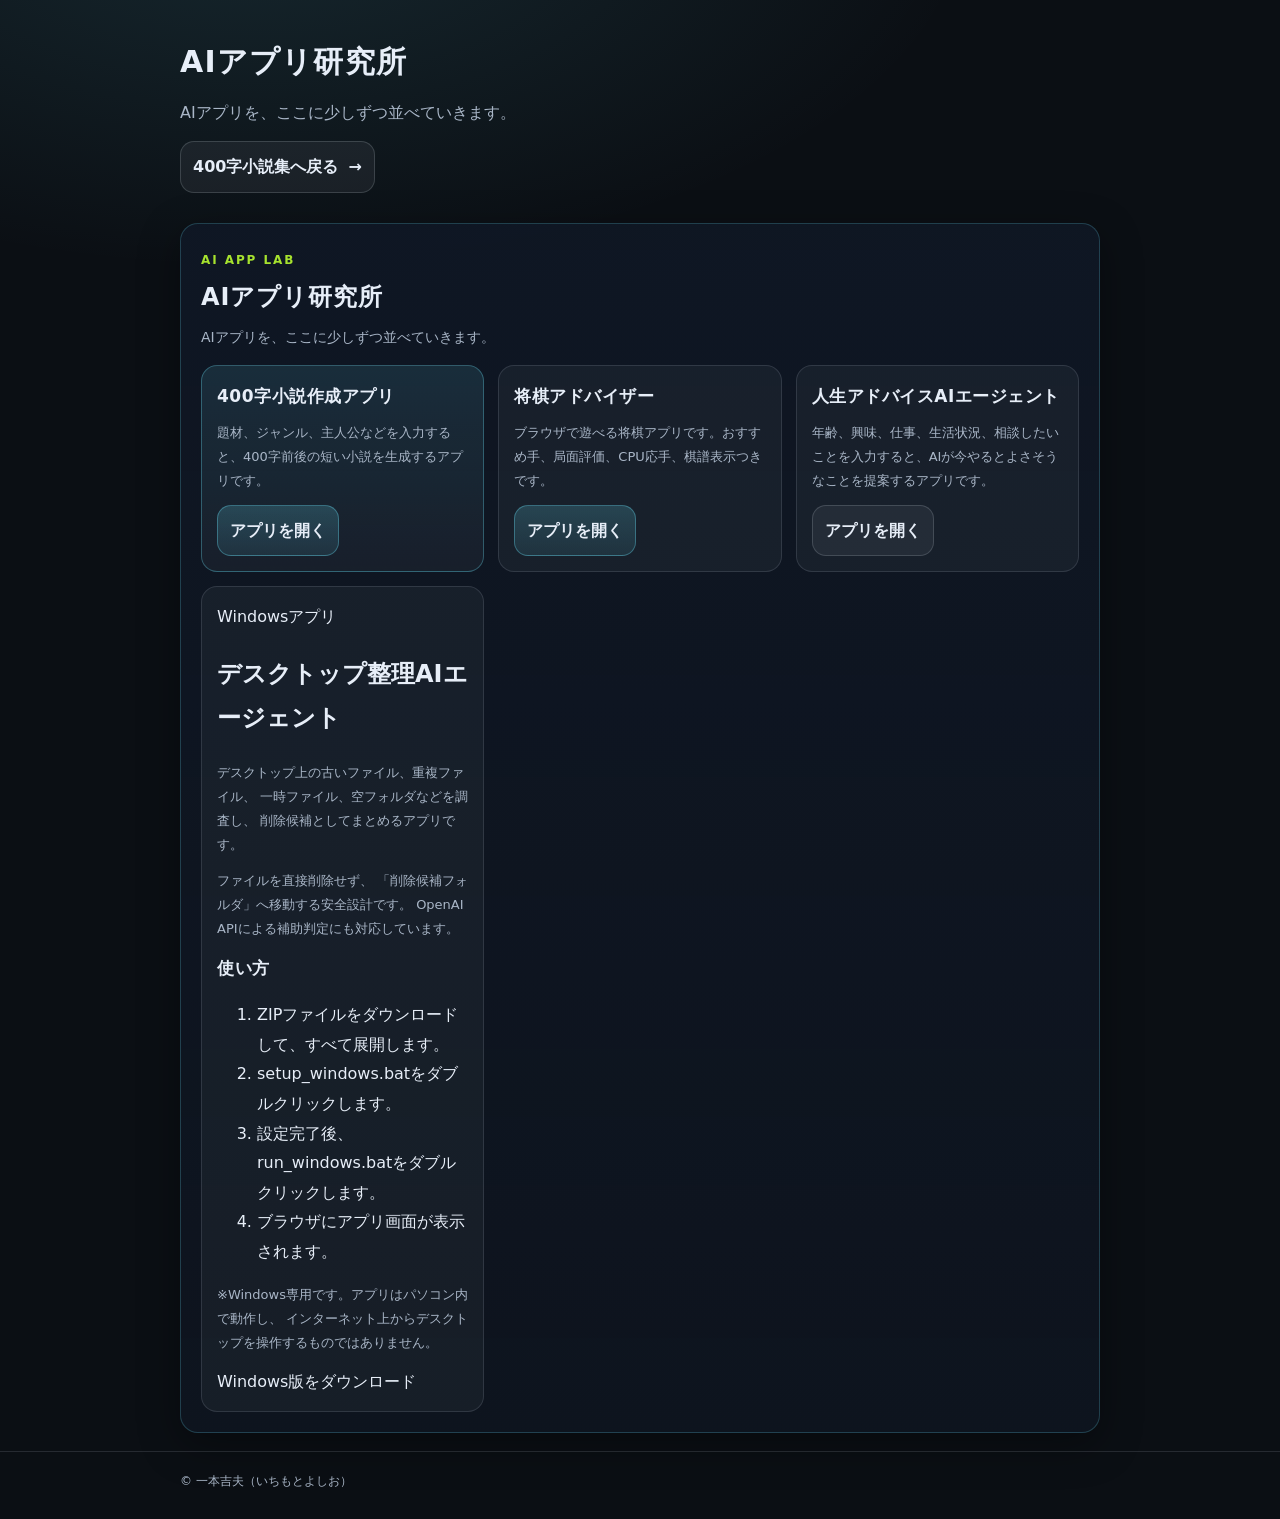
==== ai-app-lab.html @ baa27ef4 "Add desktop cleanup agent to AI app lab" ====
<!doctype html>
<html lang="ja">
<head>
  <meta charset="utf-8" />
  <meta name="viewport" content="width=device-width,initial-scale=1" />
  <title>AIアプリ研究所 | 400字小説集</title>
  <meta name="description" content="一本吉夫（いちもとよしお）の自作AIアプリを並べていく研究所ページです。" />
  <link rel="stylesheet" href="./assets/style.css" />
</head>
<body>
<!--  <header class="site-header">
    <div class="container header-inner">
      <a class="brand" href="./index.html">
        <span class="title">400字小説集</span>
        <span class="sub">短い物語を、静かに増やしていく。</span>
      </a>

      <nav class="nav" aria-label="サイト内メニュー">
        <a href="./index.html#stories">作品一覧</a>
        <a class="nav-cta" href="./ai-app-lab.html">AIアプリ研究所</a>
      </nav>
    </div>
  </header> -->

  <main class="container">
    <section class="hero">
      <h1>AIアプリ研究所</h1>
      <p>AIアプリを、ここに少しずつ並べていきます。</p>

      <div class="hero-cta">
        <div class="hero-cta-actions">
          <a class="btn" href="./index.html">400字小説集へ戻る <span aria-hidden="true">→</span></a>
        </div>
      </div>
    </section>

    <section class="ai-lab" aria-label="AIアプリ研究所">
      <div class="section-heading">
        <span class="section-kicker">AI APP LAB</span>
        <h2>AIアプリ研究所</h2>
        <p>AIアプリを、ここに少しずつ並べていきます。</p>
      </div>

      <div class="app-grid">
        <article class="app-card app-card-featured">
          <!--<div class="app-meta">
            <span class="badge"><span class="dot"></span>公開中</span>
            <span class="badge">AI生成</span>
          </div>-->
          <h3>400字小説作成アプリ</h3>
          <p>題材、ジャンル、主人公などを入力すると、400字前後の短い小説を生成するアプリです。</p>
          <a class="btn btn-primary"
             href="https://www.ichimoto-yoshio.com/"
             target="_blank"
             rel="noopener noreferrer">
            アプリを開く
          </a>
        </article>

        <article class="app-card">
        <!--<div class="app-meta">
        <span class="badge">公開中</span>
        <span class="badge">ゲームAI</span>
       </div>-->
       <h3>将棋アドバイザー</h3>
        <p>ブラウザで遊べる将棋アプリです。おすすめ手、局面評価、CPU応手、棋譜表示つきです。</p>
        <a class="btn btn-primary" href="./shogi-advisor/index.html">
        アプリを開く
      </a>
      </article>
      
      <article class="app-card">
       <!--<div class="app-meta">
        <span class="badge">公開中</span>
        <span class="badge">生活支援AI</span>
       </div>-->
       <h3>人生アドバイスAIエージェント</h3>
        <p>年齢、興味、仕事、生活状況、相談したいことを入力すると、AIが今やるとよさそうなことを提案するアプリです。</p>
        <a class="btn"
         href="https://ai-lab-life-advice-agent-flask.onrender.com"
         target="_blank"
         rel="noopener noreferrer">
         アプリを開く
        </a>
      </article>
      
      <article class="app-card">
       <div class="app-card-body">
        <span class="app-tag">Windowsアプリ</span>

       <h2>デスクトップ整理AIエージェント</h2>

       <p>
        デスクトップ上の古いファイル、重複ファイル、
        一時ファイル、空フォルダなどを調査し、
        削除候補としてまとめるアプリです。
      </p>

     <p>
       ファイルを直接削除せず、
       「削除候補フォルダ」へ移動する安全設計です。
       OpenAI APIによる補助判定にも対応しています。
     </p>
     
     <div class="app-notes">
  		<h3>使い方</h3>
  		<ol>
        <li>ZIPファイルをダウンロードして、すべて展開します。</li>
        <li>setup_windows.batをダブルクリックします。</li>
        <li>設定完了後、run_windows.batをダブルクリックします。</li>
        <li>ブラウザにアプリ画面が表示されます。</li>
        </ol>

  <p>
    ※Windows専用です。アプリはパソコン内で動作し、
    インターネット上からデスクトップを操作するものではありません。
  </p>
</div>

     <a
      class="app-link"
      href="./downloads/desktop_cleanup_agent_web.zip"
      download
      >
       Windows版をダウンロード
     </a>
     </div>
   </article>
   
        </div>

      <!--
        アプリを追加するときは、上の <article class="app-card"> ... </article> をコピーして、
        タイトル、説明文、リンク先URLを書き換えればOKです。
      -->
    </section>
  </main>

  <footer class="site-footer">
    <div class="container">
      <div>© 一本吉夫（いちもとよしお）</div>
    </div>
  </footer>
</body>
</html>
---- assets/style.css ----
:root{
  --bg: #0b0f14;
  --panel: #101826;
  --text: #e7eef8;
  --muted: #a9b6c7;
  --line: rgba(231, 238, 248, 0.12);
  --accent: #66d9ef;
  --accent2: #a6e22e;

  --max: 920px;
  --radius: 18px;
  --shadow: 0 12px 40px rgba(0,0,0,.35);
}

*{ box-sizing: border-box; }
html{ scroll-behavior: smooth; }
html, body{ height: 100%; }
body{
  margin: 0;
  font-family: ui-sans-serif, system-ui, -apple-system, "Segoe UI", "Hiragino Kaku Gothic ProN",
               "Hiragino Sans", "Noto Sans JP", "Yu Gothic", "Meiryo", sans-serif;
  color: var(--text);
  background:
    radial-gradient(1200px 600px at 20% -10%, rgba(102,217,239,.12), transparent 60%),
    var(--bg);
  background-repeat: no-repeat;
  line-height: 1.85;
}

a{ color: inherit; text-decoration: none; }
a:hover{ text-decoration: underline; }

.container{
  width: min(var(--max), calc(100% - 32px));
  margin: 0 auto;
}

.site-header{
  position: sticky;
  top: 0;
  z-index: 10;
  backdrop-filter: blur(10px);
  background: rgba(11,15,20,.7);
  border-bottom: 1px solid var(--line);
}

.header-inner{
  display: flex;
  align-items: center;
  justify-content: space-between;
  padding: 14px 0;
  gap: 16px;
}

.brand{
  display: flex;
  flex-direction: column;
  gap: 2px;
}
.brand .title{
  font-size: 18px;
  letter-spacing: .06em;
  font-weight: 700;
}
.brand .sub{
  font-size: 12px;
  color: var(--muted);
}

.nav{
  display: flex;
  gap: 14px;
  align-items: center;
  font-size: 14px;
  color: var(--muted);
}
.nav a{
  padding: 8px 10px;
  border-radius: 12px;
}
.nav a:hover{
  background: rgba(231,238,248,.06);
  text-decoration: none;
  color: var(--text);
}

/* ✅ 追加：ヘッダーのCTAリンク */
.nav .nav-cta{
  color: var(--text);
  border: 1px solid rgba(102,217,239,.28);
  background: rgba(102,217,239,.10);
}
.nav .nav-cta:hover{
  border-color: rgba(102,217,239,.45);
  background: rgba(102,217,239,.14);
}

.hero{
  padding: 34px 0 18px;
}
.hero h1{
  margin: 0 0 8px;
  font-size: 30px;
  letter-spacing: .04em;
}
.hero p{
  margin: 0;
  color: var(--muted);
}

/* ✅ 追加：ヒーロー内CTAブロック */
.hero-cta{
  margin-top: 14px;
  display: flex;
  flex-direction: column;
  gap: 8px;
}

.hero-cta-actions{
  display: flex;
  gap: 10px;
  flex-wrap: wrap;
}
.hero-note{
  margin: 0;
  font-size: 12px;
  color: var(--muted);
}


/* ✅ 追加：AIアプリ研究所 */
.ai-lab{
  margin: 12px 0 18px;
  padding: 20px;
  border: 1px solid rgba(102,217,239,.22);
  border-radius: var(--radius);
  background: linear-gradient(180deg, rgba(16,24,38,.86), rgba(16,24,38,.58));
  box-shadow: var(--shadow);
}

.section-heading{
  margin-bottom: 14px;
}

.section-kicker{
  display: inline-block;
  margin-bottom: 4px;
  color: var(--accent2);
  font-size: 12px;
  font-weight: 700;
  letter-spacing: .16em;
}

.section-heading h2{
  margin: 0 0 6px;
  font-size: 24px;
  letter-spacing: .04em;
}

.section-heading p{
  margin: 0;
  color: var(--muted);
  font-size: 14px;
}

.app-grid{
  display: grid;
  grid-template-columns: repeat(3, minmax(0, 1fr));
  gap: 14px;
}

.app-card{
  padding: 15px;
  border: 1px solid var(--line);
  border-radius: 16px;
  background: rgba(231,238,248,.045);
}

.app-card-featured{
  border-color: rgba(102,217,239,.32);
  background: linear-gradient(180deg, rgba(102,217,239,.12), rgba(231,238,248,.045));
}

.app-meta{
  display: flex;
  gap: 8px;
  flex-wrap: wrap;
  margin-bottom: 8px;
  font-size: 12px;
}

.app-card h3{
  margin: 0 0 8px;
  font-size: 17px;
  letter-spacing: .03em;
}

.app-card p{
  margin: 0 0 12px;
  color: var(--muted);
  font-size: 13px;
}

.btn-disabled{
  cursor: default;
  opacity: .55;
}

.btn-disabled:hover{
  border-color: rgba(231,238,248,.16);
  text-decoration: none;
}

.grid{
  display: grid;
  grid-template-columns: repeat(2, minmax(0, 1fr));
  gap: 14px;
  padding: 18px 0 40px;
}

.card{
  background: linear-gradient(180deg, rgba(16,24,38,.92), rgba(16,24,38,.72));
  border: 1px solid var(--line);
  border-radius: var(--radius);
  box-shadow: var(--shadow);
  padding: 16px 16px 14px;
  transition: transform .15s ease, border-color .15s ease;
}
.card:hover{
  transform: translateY(-2px);
  border-color: rgba(102,217,239,.35);
}
.card .meta{
  display: flex;
  gap: 10px;
  flex-wrap: wrap;
  color: var(--muted);
  font-size: 12px;
}
.badge{
  display: inline-flex;
  align-items: center;
  gap: 6px;
  padding: 3px 10px;
  border-radius: 999px;
  border: 1px solid rgba(231,238,248,.16);
  background: rgba(231,238,248,.06);
  color: var(--muted);
}
.badge .dot{
  width: 7px; height: 7px;
  border-radius: 99px;
  background: var(--accent);
  display: inline-block;
}
.card h2{
  margin: 10px 0 8px;
  font-size: 18px;
  letter-spacing: .03em;
}
.card p{
  margin: 0 0 12px;
  color: var(--muted);
  font-size: 14px;
}
.card .link{
  display: inline-flex;
  gap: 8px;
  align-items: center;
  font-weight: 600;
  color: var(--text);
}
.card .link span{
  color: var(--accent);
}

.content{
  padding: 28px 0 52px;
}

.story-header{
  margin: 0 0 18px;
  padding-bottom: 14px;
  border-bottom: 1px solid var(--line);
}
.story-header h1{
  margin: 0 0 8px;
  font-size: 28px;
  letter-spacing: .04em;
}
.story-header .meta{
  display: flex;
  gap: 10px;
  flex-wrap: wrap;
  color: var(--muted);
  font-size: 13px;
}

.story{
  background: linear-gradient(180deg, rgba(16,24,38,.90), rgba(16,24,38,.70));
  border: 1px solid var(--line);
  border-radius: var(--radius);
  box-shadow: var(--shadow);
  padding: 18px 18px 16px;
}

.story p{
  margin: 0 0 12px;
  font-size: 16px;
}
.story p:last-child{ margin-bottom: 0; }

.story hr{
  border: none;
  border-top: 1px solid var(--line);
  margin: 16px 0;
}

.story-nav{
  margin-top: 16px;
  display: flex;
  gap: 10px;
  flex-wrap: wrap;
}

.btn{
  display: inline-flex;
  align-items: center;
  gap: 10px;
  padding: 10px 12px;
  border-radius: 14px;
  border: 1px solid rgba(231,238,248,.16);
  background: rgba(231,238,248,.06);
  color: var(--text);
  font-weight: 600;
}
.btn:hover{
  text-decoration: none;
  border-color: rgba(102,217,239,.35);
}

/* ✅ 追加：主CTAボタン */
.btn-primary{
  border-color: rgba(102,217,239,.35);
  background: linear-gradient(180deg, rgba(102,217,239,.20), rgba(102,217,239,.10));
}
.btn-primary:hover{
  border-color: rgba(102,217,239,.55);
  background: linear-gradient(180deg, rgba(102,217,239,.26), rgba(102,217,239,.12));
}

.site-footer{
  border-top: 1px solid var(--line);
  padding: 18px 0 26px;
  color: var(--muted);
  font-size: 12px;
}

@media (max-width: 780px){
  .grid{ grid-template-columns: 1fr; }
  .hero h1{ font-size: 26px; }
  .story-header h1{ font-size: 24px; }

  /* スマホではヘッダーナビが詰まりやすいので少しだけ調整 */
  .nav{ flex-wrap: wrap; justify-content: flex-end; }
  .hero-cta-actions{ flex-direction: column; align-items: flex-start; }
  .app-grid{ grid-template-columns: 1fr; }
}

.title-link {
  color: inherit;
  text-decoration: none;
}

.title-link:hover {
  text-decoration: underline;
}
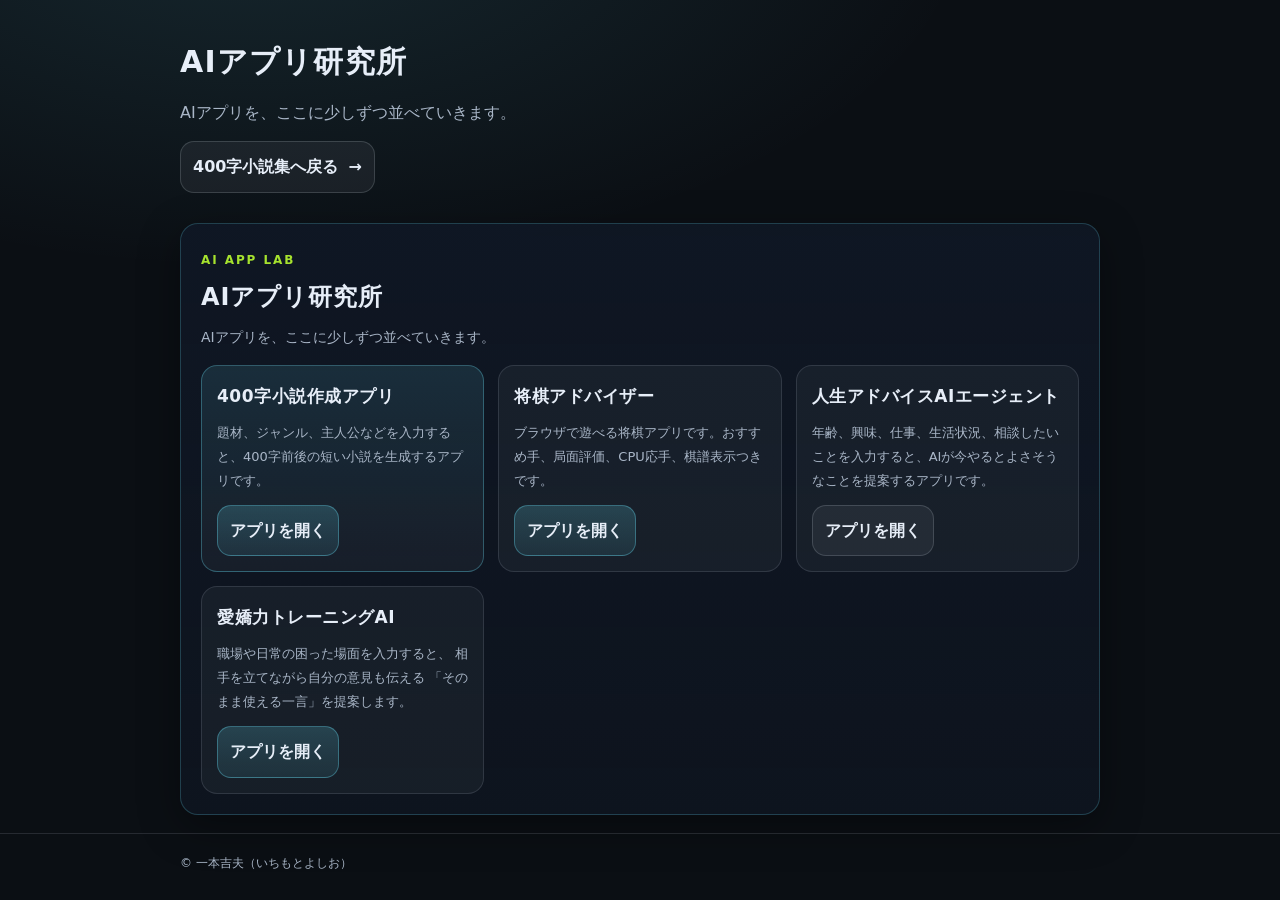
==== commit 74276bf1: "愛嬌力トレーニングAIを追加" ====
--- a/ai-app-lab.html
+++ b/ai-app-lab.html
@@ -85,47 +85,23 @@
       </article>
       
       <article class="app-card">
-       <div class="app-card-body">
-        <span class="app-tag">Windowsアプリ</span>
-
-       <h2>デスクトップ整理AIエージェント</h2>
-
-       <p>
-        デスクトップ上の古いファイル、重複ファイル、
-        一時ファイル、空フォルダなどを調査し、
-        削除候補としてまとめるアプリです。
-      </p>
-
-     <p>
-       ファイルを直接削除せず、
-       「削除候補フォルダ」へ移動する安全設計です。
-       OpenAI APIによる補助判定にも対応しています。
-     </p>
-     
-     <div class="app-notes">
-  		<h3>使い方</h3>
-  		<ol>
-        <li>ZIPファイルをダウンロードして、すべて展開します。</li>
-        <li>setup_windows.batをダブルクリックします。</li>
-        <li>設定完了後、run_windows.batをダブルクリックします。</li>
-        <li>ブラウザにアプリ画面が表示されます。</li>
-        </ol>
+  <h3>愛嬌力トレーニングAI</h3>
 
   <p>
-    ※Windows専用です。アプリはパソコン内で動作し、
-    インターネット上からデスクトップを操作するものではありません。
+    職場や日常の困った場面を入力すると、
+    相手を立てながら自分の意見も伝える
+    「そのまま使える一言」を提案します。
   </p>
-</div>
 
-     <a
-      class="app-link"
-      href="./downloads/desktop_cleanup_agent_web.zip"
-      download
-      >
-       Windows版をダウンロード
-     </a>
-     </div>
-   </article>
+  <a
+    class="btn btn-primary"
+    href="https://aikyo-training-ai.onrender.com"
+    target="_blank"
+    rel="noopener noreferrer"
+  >
+    アプリを開く
+  </a>
+</article>
    
         </div>
 
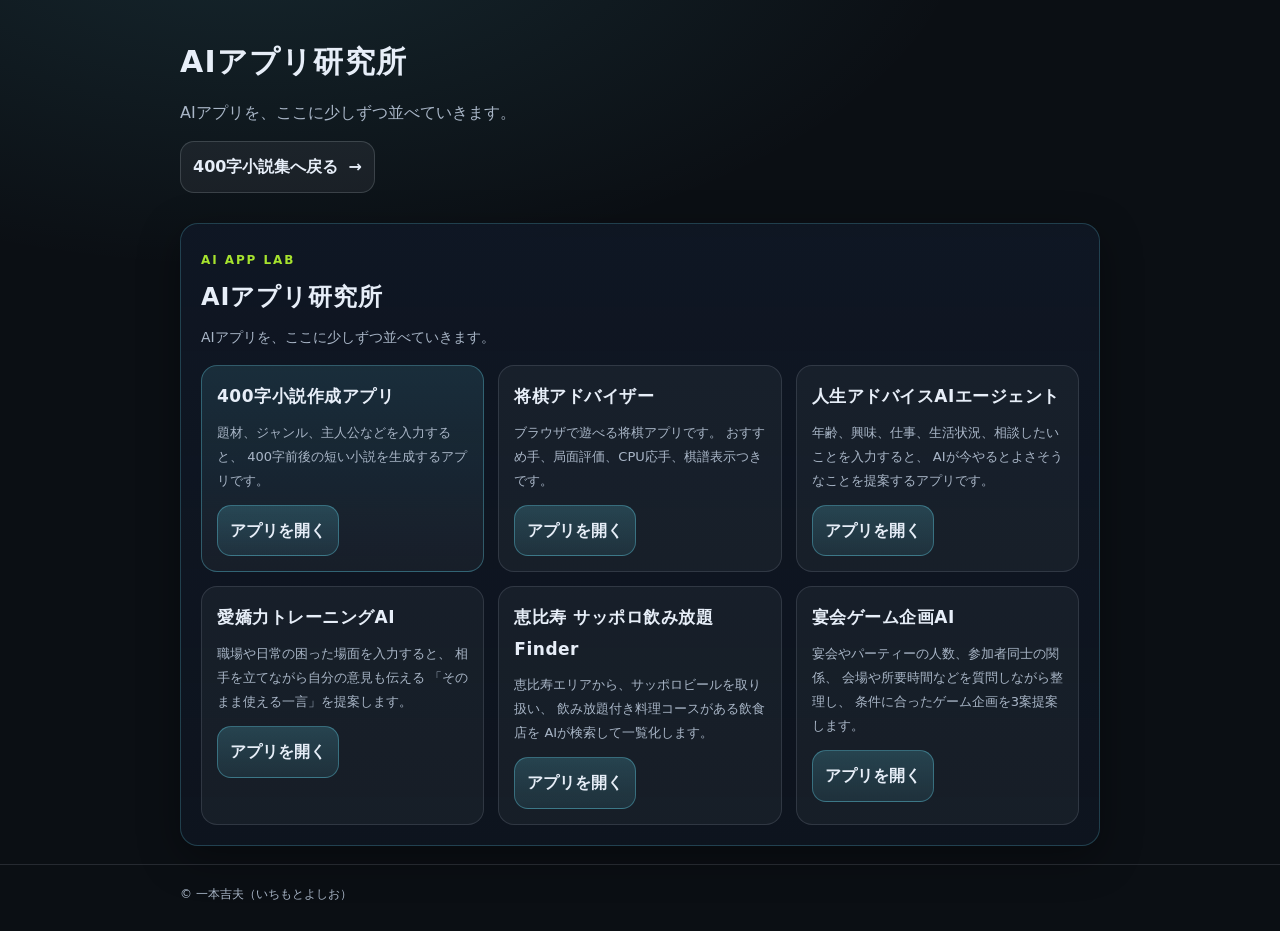
==== commit cc824527: "宴会ゲーム企画AIへのリンクを追加" ====
--- a/ai-app-lab.html
+++ b/ai-app-lab.html
@@ -1,121 +1,168 @@
-<!doctype html>
-<html lang="ja">
-<head>
-  <meta charset="utf-8" />
-  <meta name="viewport" content="width=device-width,initial-scale=1" />
-  <title>AIアプリ研究所 | 400字小説集</title>
-  <meta name="description" content="一本吉夫（いちもとよしお）の自作AIアプリを並べていく研究所ページです。" />
-  <link rel="stylesheet" href="./assets/style.css" />
-</head>
-<body>
-<!--  <header class="site-header">
-    <div class="container header-inner">
-      <a class="brand" href="./index.html">
-        <span class="title">400字小説集</span>
-        <span class="sub">短い物語を、静かに増やしていく。</span>
-      </a>
-
-      <nav class="nav" aria-label="サイト内メニュー">
-        <a href="./index.html#stories">作品一覧</a>
-        <a class="nav-cta" href="./ai-app-lab.html">AIアプリ研究所</a>
-      </nav>
-    </div>
-  </header> -->
-
-  <main class="container">
-    <section class="hero">
-      <h1>AIアプリ研究所</h1>
-      <p>AIアプリを、ここに少しずつ並べていきます。</p>
-
-      <div class="hero-cta">
-        <div class="hero-cta-actions">
-          <a class="btn" href="./index.html">400字小説集へ戻る <span aria-hidden="true">→</span></a>
-        </div>
-      </div>
-    </section>
-
-    <section class="ai-lab" aria-label="AIアプリ研究所">
-      <div class="section-heading">
-        <span class="section-kicker">AI APP LAB</span>
-        <h2>AIアプリ研究所</h2>
-        <p>AIアプリを、ここに少しずつ並べていきます。</p>
-      </div>
-
-      <div class="app-grid">
-        <article class="app-card app-card-featured">
-          <!--<div class="app-meta">
-            <span class="badge"><span class="dot"></span>公開中</span>
-            <span class="badge">AI生成</span>
-          </div>-->
-          <h3>400字小説作成アプリ</h3>
-          <p>題材、ジャンル、主人公などを入力すると、400字前後の短い小説を生成するアプリです。</p>
-          <a class="btn btn-primary"
-             href="https://www.ichimoto-yoshio.com/"
-             target="_blank"
-             rel="noopener noreferrer">
-            アプリを開く
-          </a>
-        </article>
-
-        <article class="app-card">
-        <!--<div class="app-meta">
-        <span class="badge">公開中</span>
-        <span class="badge">ゲームAI</span>
-       </div>-->
-       <h3>将棋アドバイザー</h3>
-        <p>ブラウザで遊べる将棋アプリです。おすすめ手、局面評価、CPU応手、棋譜表示つきです。</p>
-        <a class="btn btn-primary" href="./shogi-advisor/index.html">
-        アプリを開く
-      </a>
-      </article>
-      
-      <article class="app-card">
-       <!--<div class="app-meta">
-        <span class="badge">公開中</span>
-        <span class="badge">生活支援AI</span>
-       </div>-->
-       <h3>人生アドバイスAIエージェント</h3>
-        <p>年齢、興味、仕事、生活状況、相談したいことを入力すると、AIが今やるとよさそうなことを提案するアプリです。</p>
-        <a class="btn"
-         href="https://ai-lab-life-advice-agent-flask.onrender.com"
-         target="_blank"
-         rel="noopener noreferrer">
-         アプリを開く
-        </a>
-      </article>
-      
-      <article class="app-card">
-  <h3>愛嬌力トレーニングAI</h3>
-
-  <p>
-    職場や日常の困った場面を入力すると、
-    相手を立てながら自分の意見も伝える
-    「そのまま使える一言」を提案します。
-  </p>
-
-  <a
-    class="btn btn-primary"
-    href="https://aikyo-training-ai.onrender.com"
-    target="_blank"
-    rel="noopener noreferrer"
-  >
-    アプリを開く
-  </a>
-</article>
-   
-        </div>
-
-      <!--
-        アプリを追加するときは、上の <article class="app-card"> ... </article> をコピーして、
-        タイトル、説明文、リンク先URLを書き換えればOKです。
-      -->
-    </section>
-  </main>
-
-  <footer class="site-footer">
-    <div class="container">
-      <div>© 一本吉夫（いちもとよしお）</div>
-    </div>
-  </footer>
-</body>
-</html>
+<!doctype html>
+<html lang="ja">
+<head>
+  <meta charset="utf-8" />
+  <meta name="viewport" content="width=device-width, initial-scale=1" />
+
+  <title>AIアプリ研究所 | 400字小説集</title>
+
+  <meta
+    name="description"
+    content="一本吉夫（いちもとよしお）の自作AIアプリを並べていく研究所ページです。"
+  />
+
+  <link rel="stylesheet" href="./assets/style.css" />
+</head>
+
+<body>
+  <main class="container">
+    <section class="hero">
+      <h1>AIアプリ研究所</h1>
+
+      <p>AIアプリを、ここに少しずつ並べていきます。</p>
+
+      <div class="hero-cta">
+        <div class="hero-cta-actions">
+          <a class="btn" href="./index.html">
+            400字小説集へ戻る
+            <span aria-hidden="true">→</span>
+          </a>
+        </div>
+      </div>
+    </section>
+
+    <section class="ai-lab" aria-label="AIアプリ研究所">
+      <div class="section-heading">
+        <span class="section-kicker">AI APP LAB</span>
+
+        <h2>AIアプリ研究所</h2>
+
+        <p>AIアプリを、ここに少しずつ並べていきます。</p>
+      </div>
+
+      <div class="app-grid">
+        <article class="app-card app-card-featured">
+          <h3>400字小説作成アプリ</h3>
+
+          <p>
+            題材、ジャンル、主人公などを入力すると、
+            400字前後の短い小説を生成するアプリです。
+          </p>
+
+          <a
+            class="btn btn-primary"
+            href="https://www.ichimoto-yoshio.com/"
+            target="_blank"
+            rel="noopener noreferrer"
+          >
+            アプリを開く
+          </a>
+        </article>
+
+        <article class="app-card">
+          <h3>将棋アドバイザー</h3>
+
+          <p>
+            ブラウザで遊べる将棋アプリです。
+            おすすめ手、局面評価、CPU応手、棋譜表示つきです。
+          </p>
+
+          <a
+            class="btn btn-primary"
+            href="./shogi-advisor/index.html"
+          >
+            アプリを開く
+          </a>
+        </article>
+
+        <article class="app-card">
+          <h3>人生アドバイスAIエージェント</h3>
+
+          <p>
+            年齢、興味、仕事、生活状況、相談したいことを入力すると、
+            AIが今やるとよさそうなことを提案するアプリです。
+          </p>
+
+          <a
+            class="btn btn-primary"
+            href="https://ai-lab-life-advice-agent-flask.onrender.com"
+            target="_blank"
+            rel="noopener noreferrer"
+          >
+            アプリを開く
+          </a>
+        </article>
+
+        <article class="app-card">
+          <h3>愛嬌力トレーニングAI</h3>
+
+          <p>
+            職場や日常の困った場面を入力すると、
+            相手を立てながら自分の意見も伝える
+            「そのまま使える一言」を提案します。
+          </p>
+
+          <a
+            class="btn btn-primary"
+            href="https://aikyo-training-ai.onrender.com"
+            target="_blank"
+            rel="noopener noreferrer"
+          >
+            アプリを開く
+          </a>
+        </article>
+
+        <article class="app-card">
+          <h3>恵比寿 サッポロ飲み放題 Finder</h3>
+
+          <p>
+            恵比寿エリアから、サッポロビールを取り扱い、
+            飲み放題付き料理コースがある飲食店を
+            AIが検索して一覧化します。
+          </p>
+
+          <a
+            class="btn btn-primary"
+            href="https://ebisu-sapporo-finder.onrender.com"
+            target="_blank"
+            rel="noopener noreferrer"
+          >
+            アプリを開く
+          </a>
+        </article>
+        
+        <article class="app-card">
+         <h3>宴会ゲーム企画AI</h3>
+
+         <p>
+          宴会やパーティーの人数、参加者同士の関係、
+         会場や所要時間などを質問しながら整理し、
+         条件に合ったゲーム企画を3案提案します。
+        </p>
+
+       <a
+        class="btn btn-primary"
+        href="https://party-game-agent.onrender.com"
+        target="_blank"
+        rel="noopener noreferrer"
+       >
+       アプリを開く
+      </a>
+     </article>
+        
+      </div>
+
+      <!--
+        アプリを追加するときは、上のarticle要素をコピーし、
+        タイトル、説明文、リンク先URLを書き換えます。
+      -->
+    </section>
+  </main>
+
+  <footer class="site-footer">
+    <div class="container">
+      <div>© 一本吉夫（いちもとよしお）</div>
+    </div>
+  </footer>
+</body>
+</html>
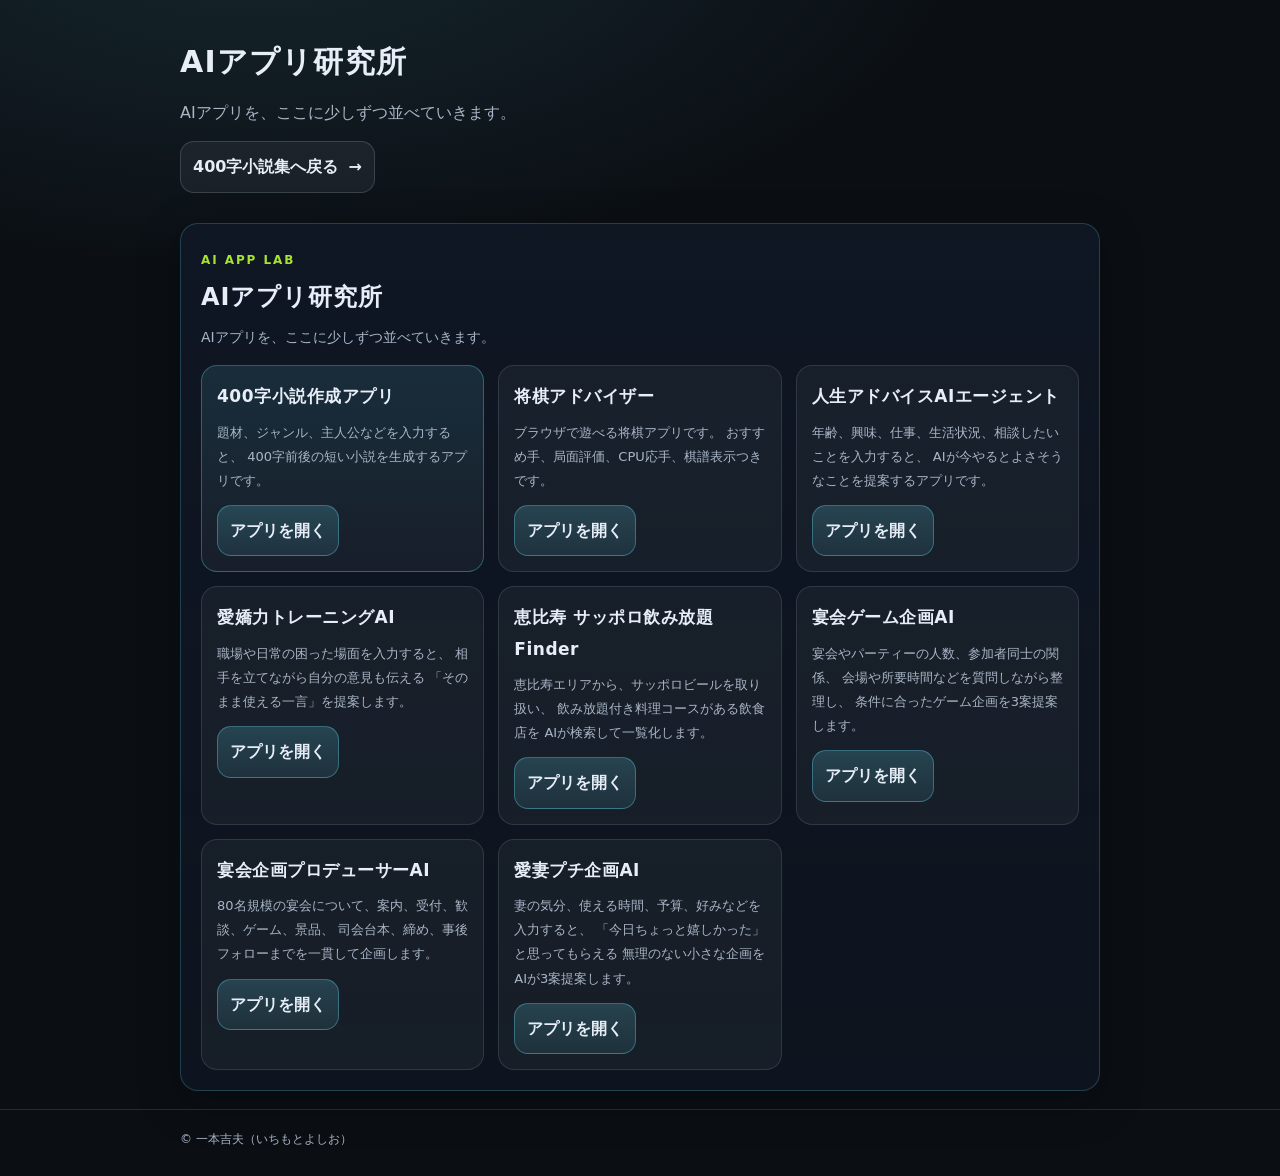
==== commit 7aa3c910: "愛妻プチ企画AIをAIアプリ研究所に追加" ====
--- a/ai-app-lab.html
+++ b/ai-app-lab.html
@@ -149,6 +149,43 @@
        アプリを開く
       </a>
      </article>
+     
+     <article class="app-card">
+      <h3>宴会企画プロデューサーAI</h3>
+
+      <p>
+       80名規模の宴会について、案内、受付、歓談、ゲーム、景品、
+       司会台本、締め、事後フォローまでを一貫して企画します。
+     </p>
+
+     <a
+      class="btn btn-primary"
+      href="https://banquet-planner-ai.onrender.com"
+      target="_blank"
+      rel="noopener noreferrer"
+     >
+     アプリを開く
+     </a>
+    </article>
+    
+    <article class="app-card">
+     <h3>愛妻プチ企画AI</h3>
+
+     <p>
+      妻の気分、使える時間、予算、好みなどを入力すると、
+     「今日ちょっと嬉しかった」と思ってもらえる
+      無理のない小さな企画をAIが3案提案します。
+     </p>
+
+     <a
+      class="btn btn-primary"
+      href="https://aisai-plan-agent.onrender.com"
+      target="_blank"
+      rel="noopener noreferrer"
+     >
+     アプリを開く
+     </a>
+    </article>
         
       </div>
 
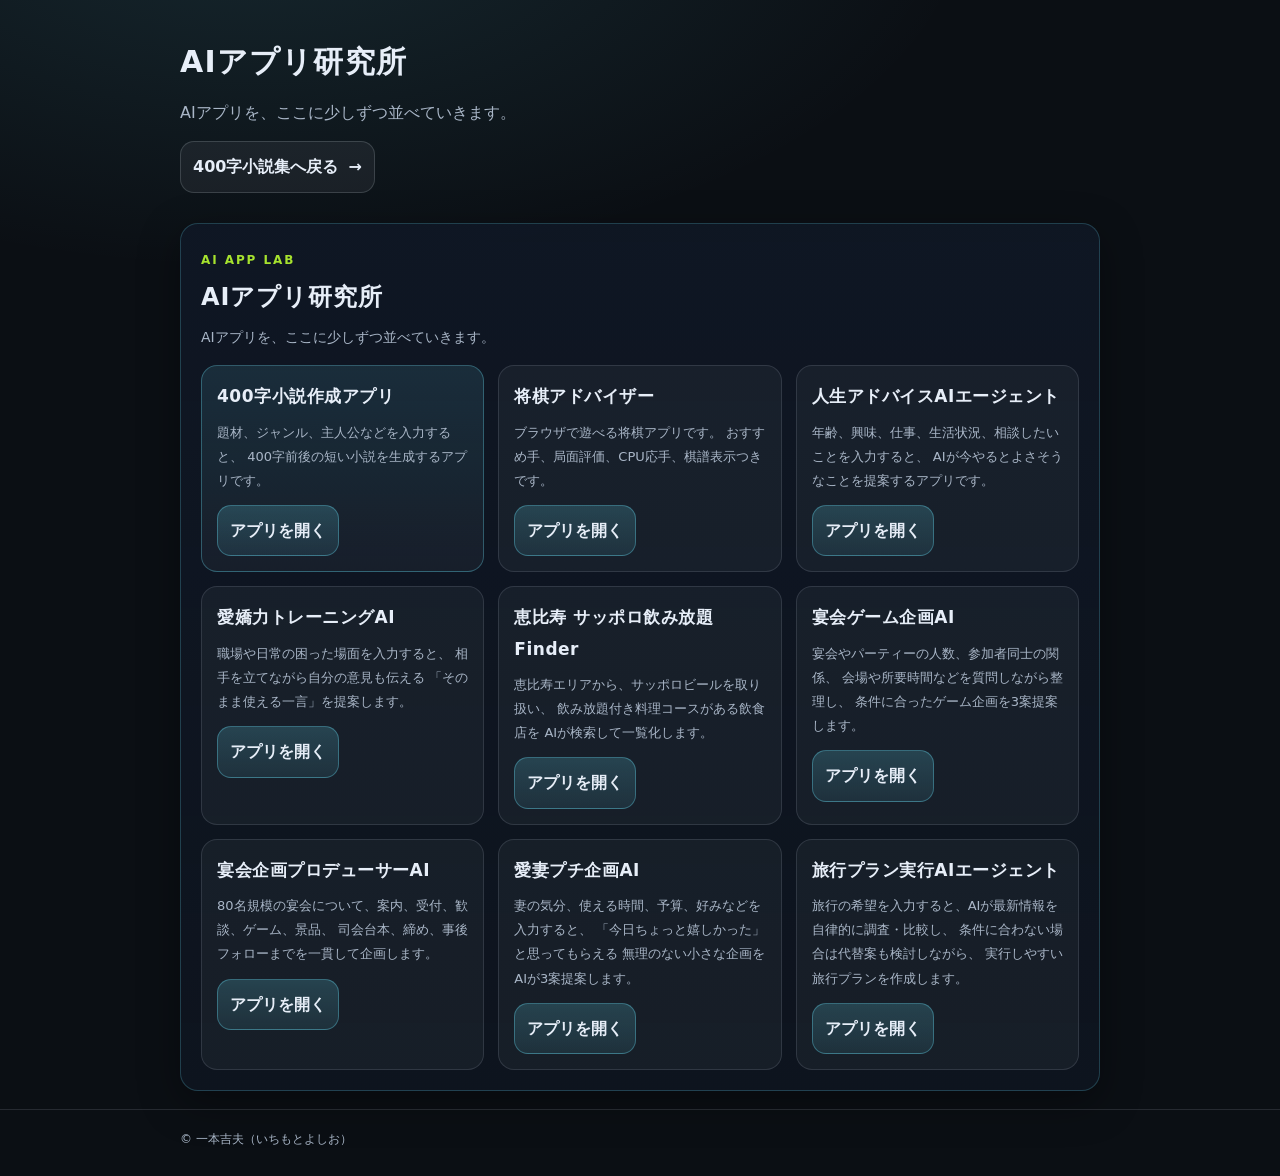
==== commit 390bc4db: "AIアプリ研究所に旅行プランAIを追加" ====
--- a/ai-app-lab.html
+++ b/ai-app-lab.html
@@ -186,6 +186,25 @@
      アプリを開く
      </a>
     </article>
+    
+    <article class="app-card">
+     <h3>旅行プラン実行AIエージェント</h3>
+
+     <p>
+      旅行の希望を入力すると、AIが最新情報を自律的に調査・比較し、
+      条件に合わない場合は代替案も検討しながら、
+      実行しやすい旅行プランを作成します。
+     </p>
+
+    <a
+     class="btn btn-primary"
+     href="https://travel-plan-agent-e3n3.onrender.com"
+     target="_blank"
+     rel="noopener noreferrer"
+    >
+    アプリを開く
+    </a>
+   </article>
         
       </div>
 
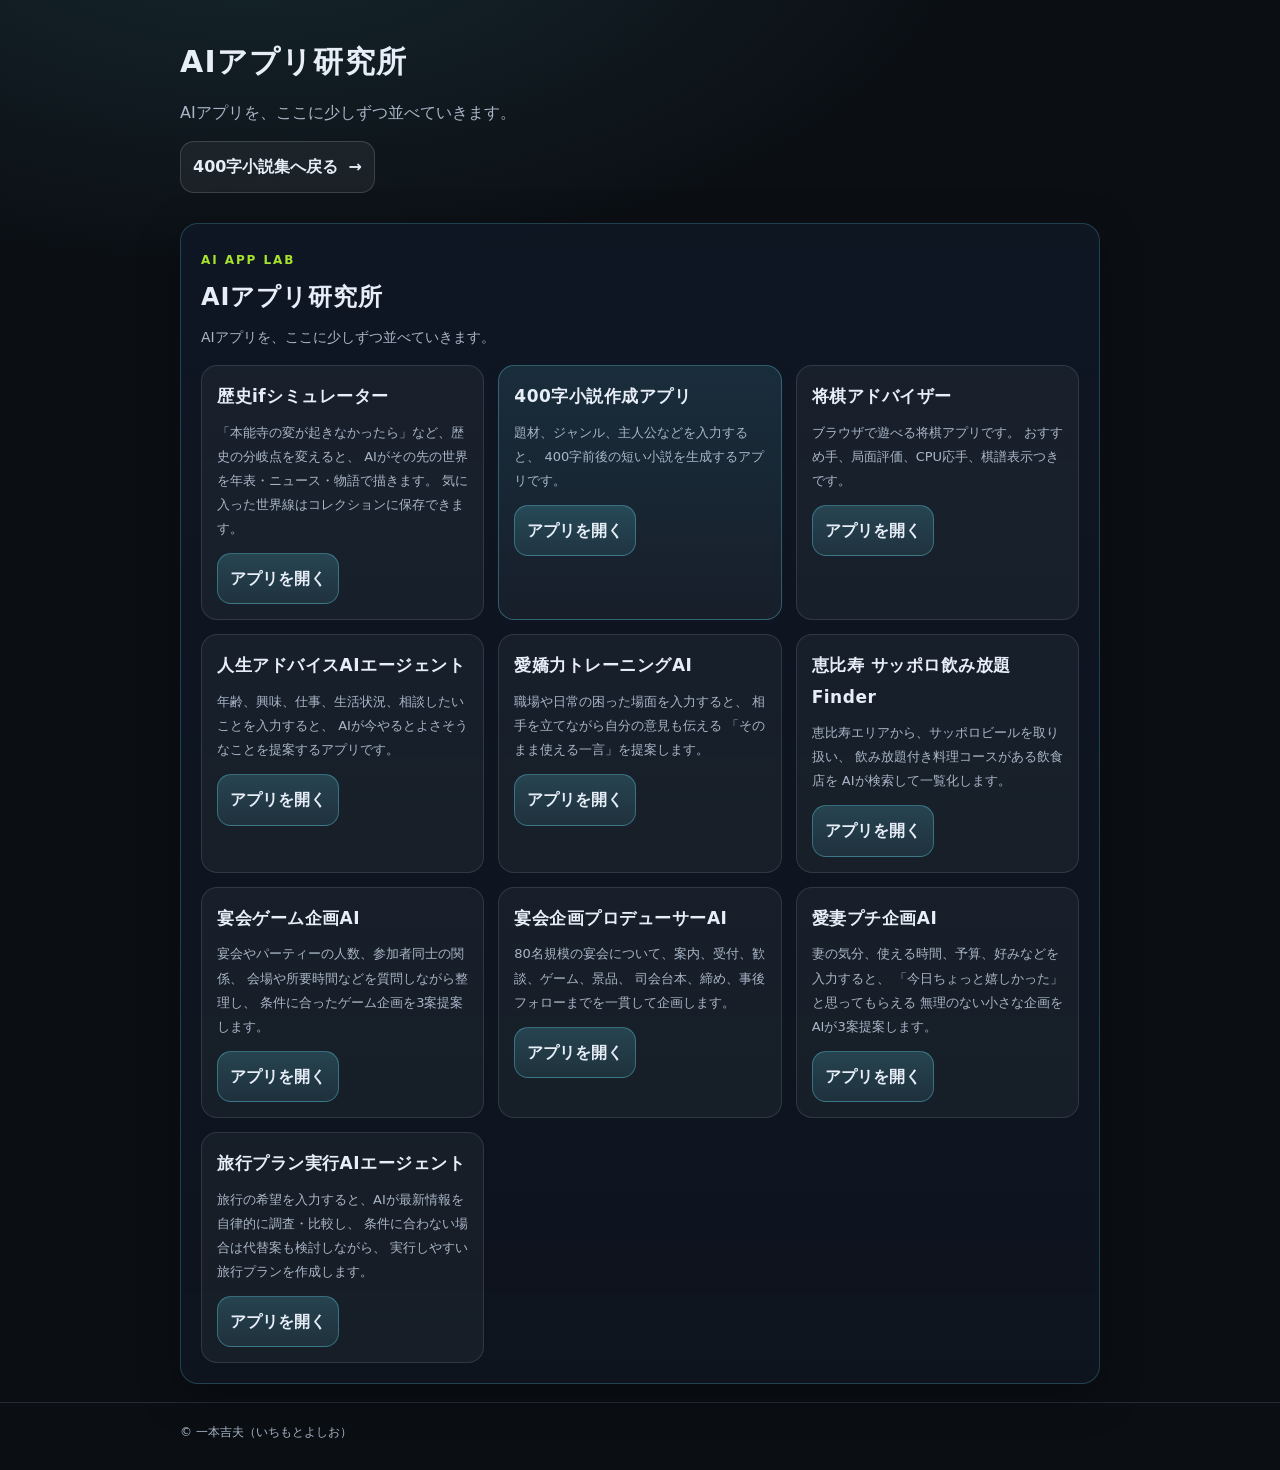
==== commit 7d3f18ce: "AI研究所の先頭に歴史ifシミュレーターを追加" ====
--- a/ai-app-lab.html
+++ b/ai-app-lab.html
@@ -41,6 +41,25 @@
       </div>
 
       <div class="app-grid">
+      <article class="app-card" id="history-if-simulator">
+      <h3>歴史ifシミュレーター</h3>
+
+      <p>
+        「本能寺の変が起きなかったら」など、歴史の分岐点を変えると、
+        AIがその先の世界を年表・ニュース・物語で描きます。
+        気に入った世界線はコレクションに保存できます。
+      </p>
+
+      <a
+        class="btn btn-primary"
+        href="https://history-if-simulator.onrender.com"
+        target="_blank"
+        rel="noopener noreferrer"
+      >
+        アプリを開く
+      </a>
+      
+</article>
         <article class="app-card app-card-featured">
           <h3>400字小説作成アプリ</h3>
 
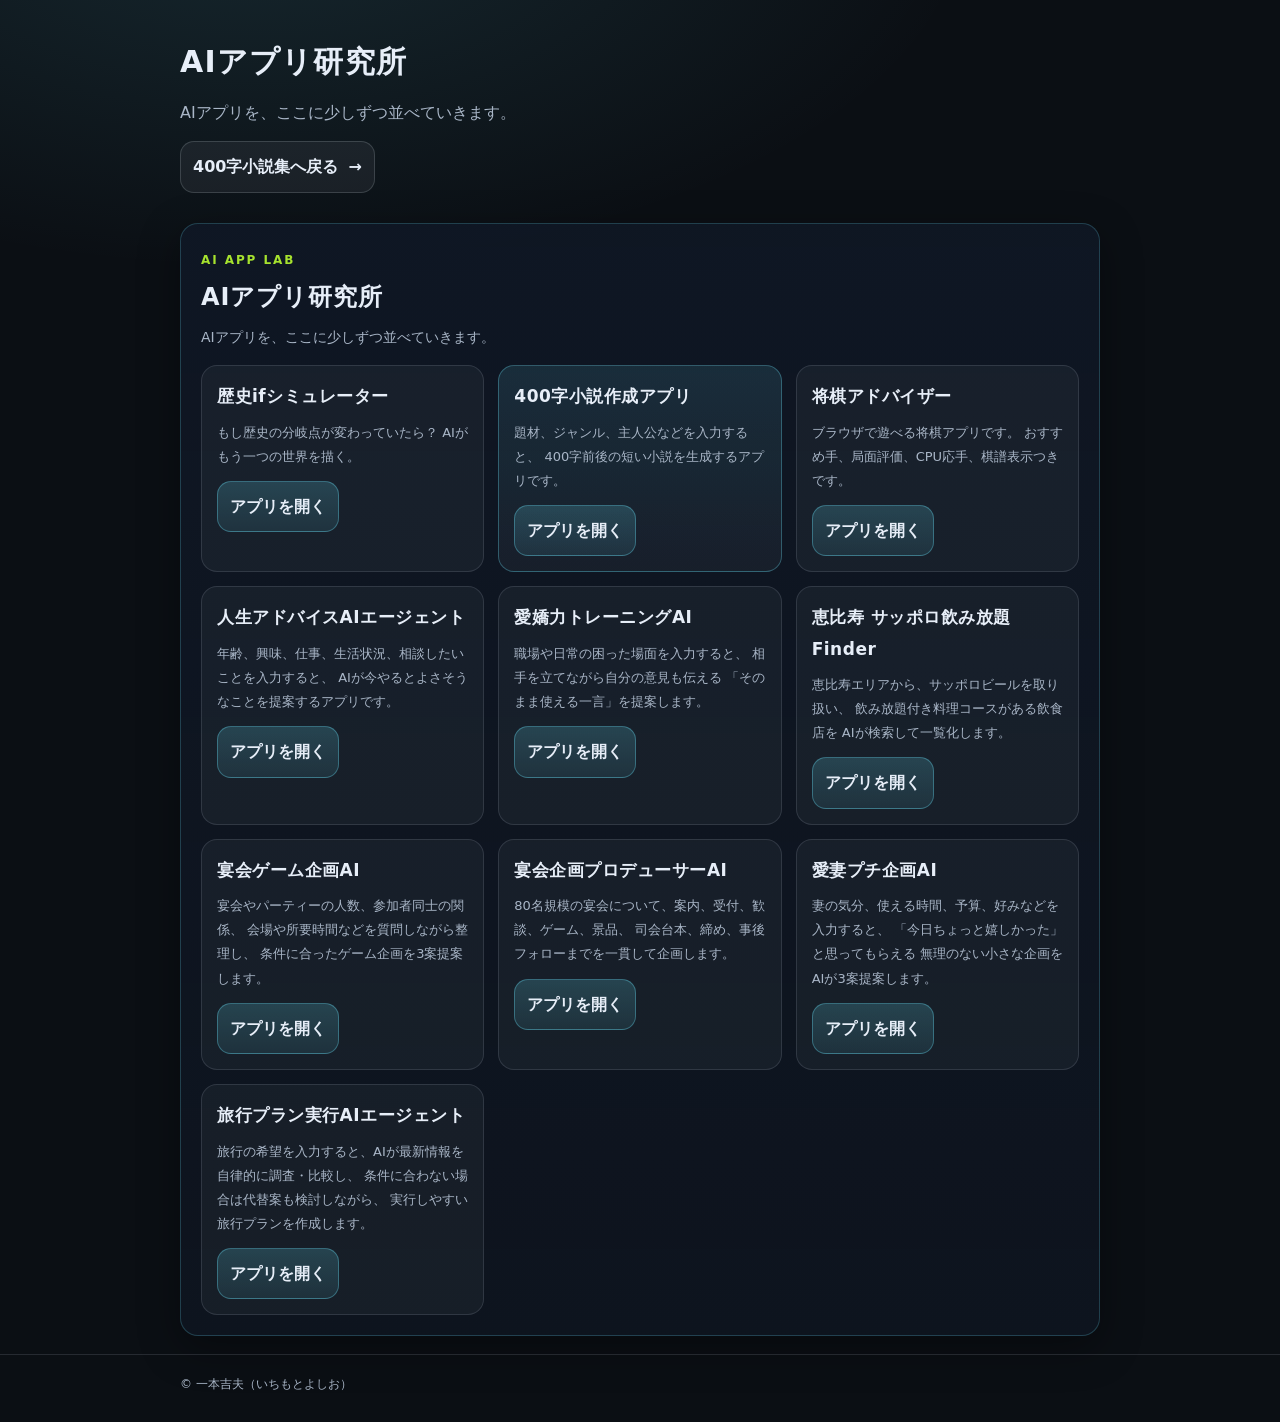
==== commit 860b4a32: "Update history simulator listing" ====
--- a/ai-app-lab.html
+++ b/ai-app-lab.html
@@ -45,9 +45,7 @@
       <h3>歴史ifシミュレーター</h3>
 
       <p>
-        「本能寺の変が起きなかったら」など、歴史の分岐点を変えると、
-        AIがその先の世界を年表・ニュース・物語で描きます。
-        気に入った世界線はコレクションに保存できます。
+        もし歴史の分岐点が変わっていたら？ AIがもう一つの世界を描く。
       </p>
 
       <a
@@ -240,4 +238,4 @@
     </div>
   </footer>
 </body>
-</html>+</html>
--- a/assets/style.css
+++ b/assets/style.css
@@ -230,6 +230,22 @@
   transform: translateY(-2px);
   border-color: rgba(102,217,239,.35);
 }
+.card-link{
+  display: block;
+  color: inherit;
+  text-decoration: none;
+}
+.card-link:hover{
+  text-decoration: none;
+}
+.card-link:focus-visible{
+  outline: 2px solid var(--accent);
+  outline-offset: 4px;
+  border-radius: var(--radius);
+}
+.load-error{
+  color: #ffb4b4;
+}
 .card .meta{
   display: flex;
   gap: 10px;
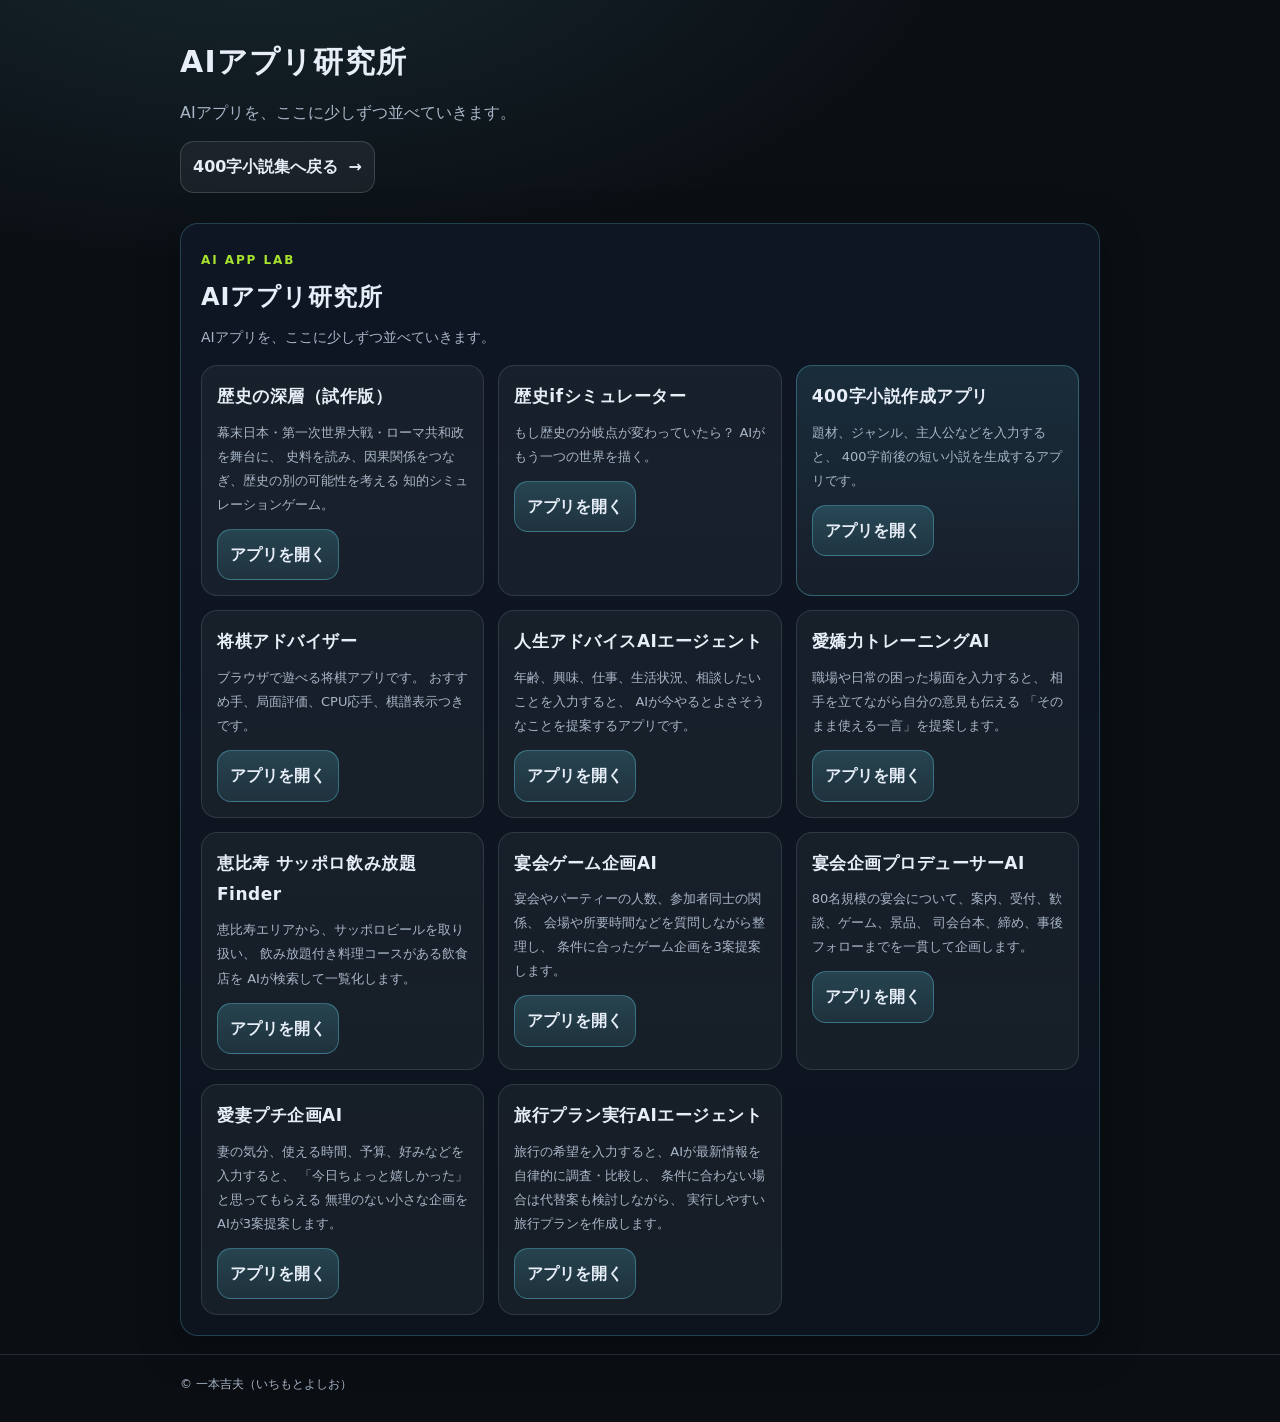
==== commit b4f3c0cd: "Add History Depth app card" ====
--- a/ai-app-lab.html
+++ b/ai-app-lab.html
@@ -41,6 +41,25 @@
       </div>
 
       <div class="app-grid">
+        <article class="app-card">
+          <h3>歴史の深層（試作版）</h3>
+
+          <p>
+            幕末日本・第一次世界大戦・ローマ共和政を舞台に、
+            史料を読み、因果関係をつなぎ、歴史の別の可能性を考える
+            知的シミュレーションゲーム。
+          </p>
+
+          <a
+            class="btn btn-primary"
+            href="https://history-depth.onrender.com/"
+            target="_blank"
+            rel="noopener noreferrer"
+          >
+            アプリを開く
+          </a>
+        </article>
+
       <article class="app-card" id="history-if-simulator">
       <h3>歴史ifシミュレーター</h3>
 
--- a/assets/style.css
+++ b/assets/style.css
@@ -127,6 +127,42 @@
   color: var(--muted);
 }
 
+.featured-novel{
+  margin: 12px 0 4px;
+  padding: 20px;
+  border: 1px solid rgba(166,226,46,.24);
+  border-radius: var(--radius);
+  background:
+    radial-gradient(560px 220px at 100% 0%, rgba(166,226,46,.10), transparent 70%),
+    linear-gradient(180deg, rgba(16,24,38,.92), rgba(16,24,38,.68));
+  box-shadow: var(--shadow);
+}
+
+.featured-novel-card{
+  display: flex;
+  align-items: center;
+  justify-content: space-between;
+  gap: 24px;
+  padding-top: 16px;
+  border-top: 1px solid var(--line);
+}
+
+.featured-novel-copy h3{
+  margin: 10px 0 6px;
+  font-size: 22px;
+  letter-spacing: .04em;
+}
+
+.featured-novel-copy p{
+  margin: 0;
+  color: var(--muted);
+  font-size: 14px;
+}
+
+.featured-novel-link{
+  flex: 0 0 auto;
+}
+
 
 /* ✅ 追加：AIアプリ研究所 */
 .ai-lab{
@@ -380,6 +416,7 @@
   /* スマホではヘッダーナビが詰まりやすいので少しだけ調整 */
   .nav{ flex-wrap: wrap; justify-content: flex-end; }
   .hero-cta-actions{ flex-direction: column; align-items: flex-start; }
+  .featured-novel-card{ align-items: flex-start; flex-direction: column; }
   .app-grid{ grid-template-columns: 1fr; }
 }
 
